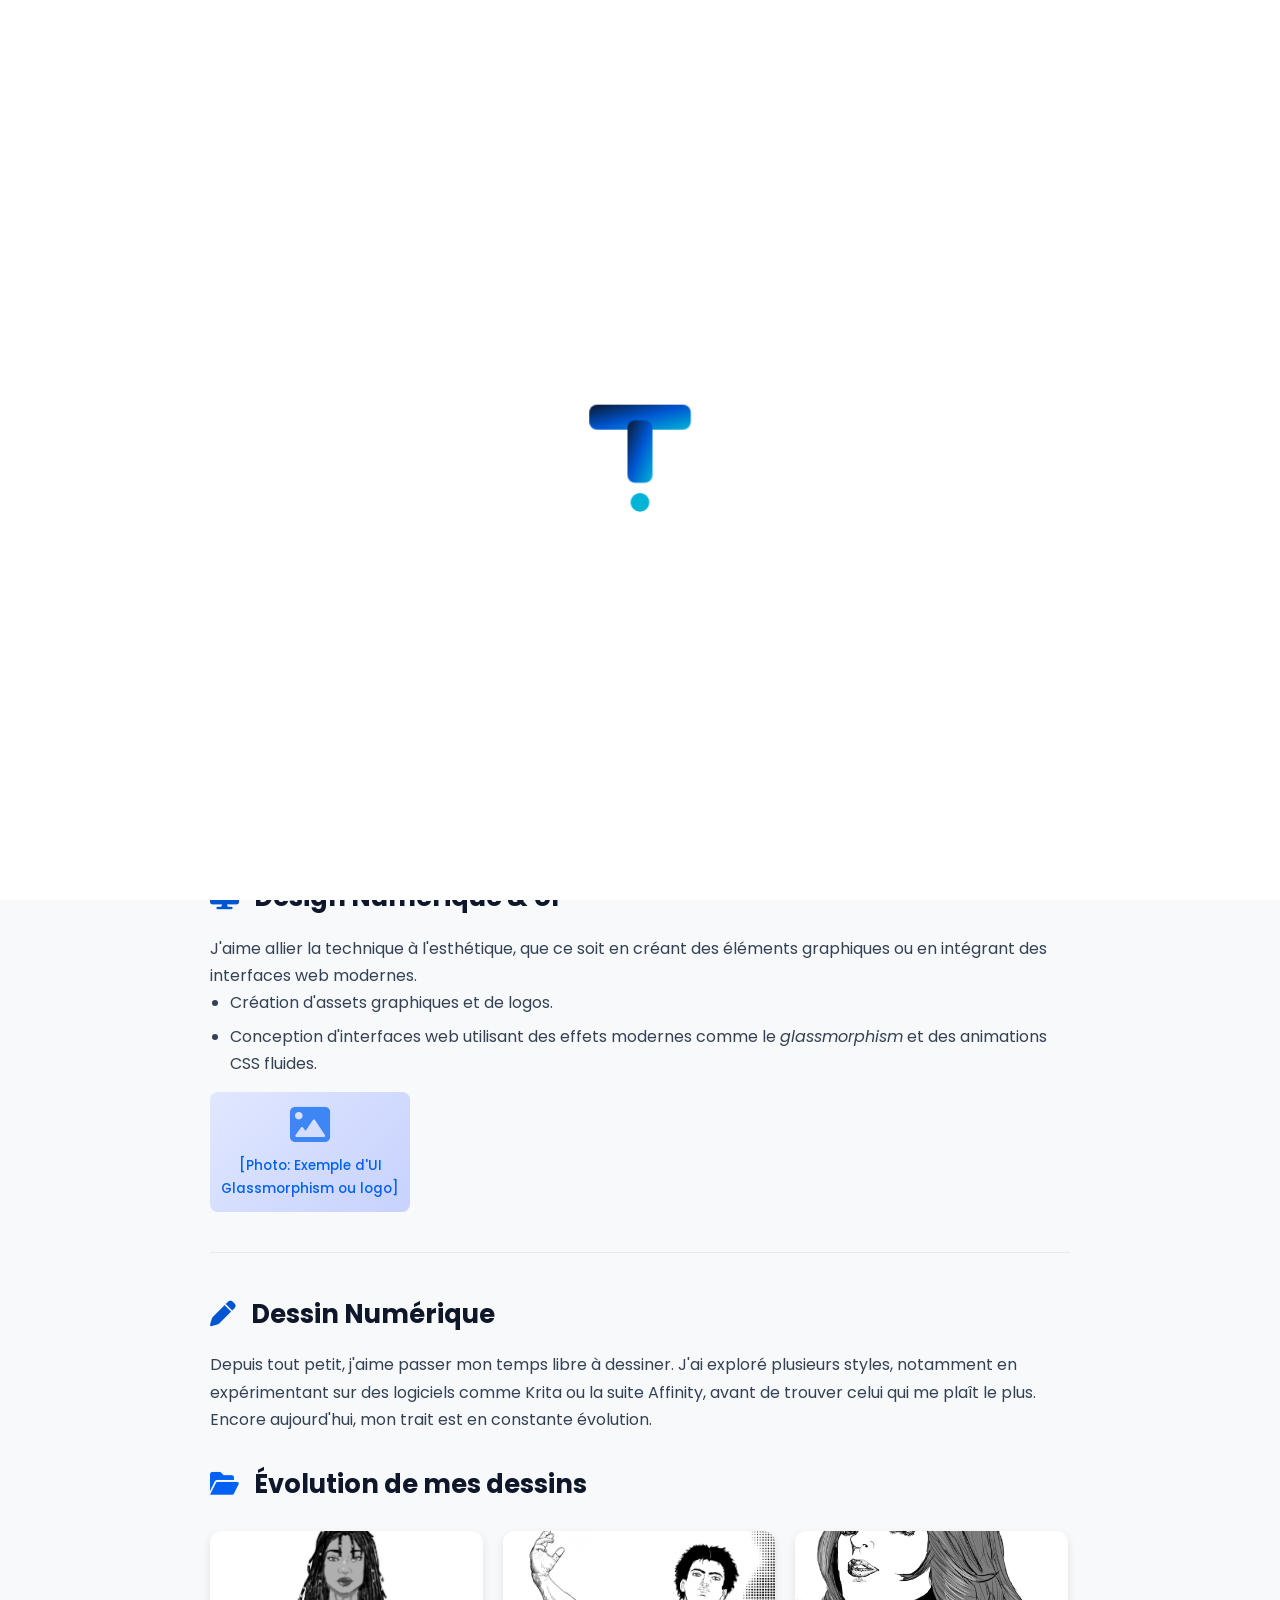
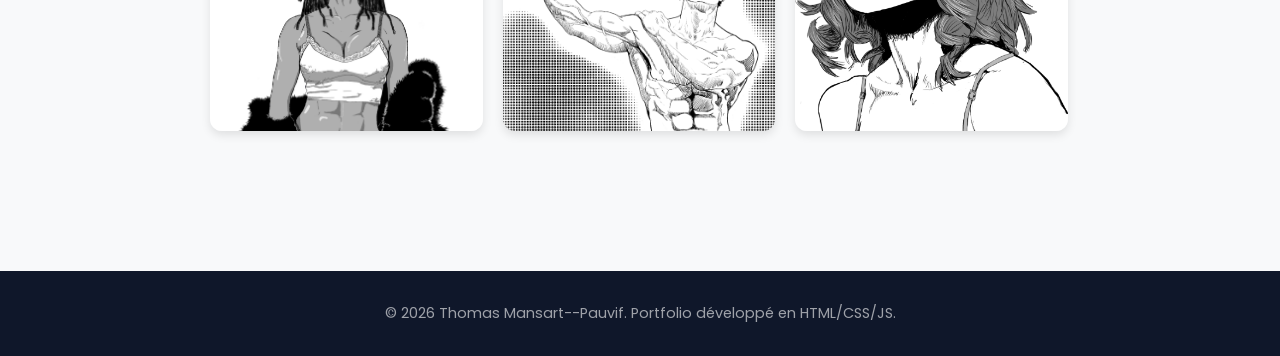
==== hobbies.html @ 49186a5f "Add files via upload" ====
<!DOCTYPE html>
<html lang="fr">
<head>
    <meta charset="UTF-8">
    <meta name="viewport" content="width=device-width, initial-scale=1.0">
    <title>Hobbies - Portfolio Thomas Mansart Pauvif</title>
    <link rel="icon" type="image/svg+xml" href="favicon.png">
    <link rel="stylesheet" href="style.css">
    <link href="https://fonts.googleapis.com/css2?family=Poppins:wght@300;400;500;600;700&display=swap" rel="stylesheet">
    <link rel="stylesheet" href="https://cdnjs.cloudflare.com/ajax/libs/font-awesome/6.0.0/css/all.min.css">
</head>
<body>

    <div id="preloader">
        <svg xmlns="http://www.w3.org/2000/svg" viewBox="0 0 512 512" id="loader-logo">
            <defs>
                <linearGradient id="techBlue" x1="0%" y1="0%" x2="100%" y2="100%">
                    <stop offset="0%" stop-color="#0A192F"/>
                    <stop offset="50%" stop-color="#0056D2"/>
                    <stop offset="100%" stop-color="#00B4D8"/>
                </linearGradient>
            </defs>
            <rect class="t-part t-horiz" x="126" y="140" width="260" height="64" rx="20" fill="url(#techBlue)"/>
            <rect class="t-part t-vert" x="224" y="180" width="64" height="160" rx="20" fill="url(#techBlue)"/>
            <circle class="t-part t-dot" cx="256" cy="390" r="24" fill="#00B4D8"/>
        </svg>
    </div>

    <header>
        <nav class="container-nav">
            <div class="logo">
                <img src="favicon.png" alt="Logo" style="height: 25px; vertical-align: middle; margin-right: 8px;">
                Thomas Mansart Pauvif<span class="dot">.</span>
            </div>
            <ul class="nav-links">
                <li><a href="index.html#accueil">Retour à l'accueil</a></li>
                <li><a href="index.html#competences" class="btn-nav">Mes autres compétences</a></li>
            </ul>
        </nav>
    </header>

    <section class="hero" style="min-height: 40vh; padding-top: 120px;">
        <div class="hero-content">
            <span class="subtitle fade-in-up">Parcours GEII - Tronc Commun</span>
            <h1 class="fade-in-up delay-1">Hobbbies & passions</h1>
            <p class="fade-in-up delay-2">Bienvenue dans mon univers</p>
        </div>
    </section>

    <section class="section bg-light">
        <div class="container sae-container">
    
            <article class="sae-part reveal-bottom">
                <h2 class="section-title-left"><i class="fas fa-gamepad" style="color: #0056D2;"></i> Stratégie & Jeux Vidéo</h2>
                <p>Je suis un grand amateur de jeux de stratégie et de rôle qui demandent de la gestion complexe et de la réflexion tactique.</p>
                <ul>
                    <li><strong>Warcraft 3: Reforged :</strong> Optimisation des "build orders" et micro-gestion en temps réel (faction Orc).</li>
                    <li><strong>Kenshi & Mount & Blade :</strong> Gestion de l'économie, recrutement de factions et survie dans des environnements bac-à-sable exigeants.</li>
                </ul>
                <div class="software-mini-gallery" style="margin-top: 15px;">
                    <div class="gallery-placeholder" style="width: 200px; height: 120px; border-radius: 8px;">
                        <i class="fas fa-image"></i><span>[Photo: Screenshot de ta base Kenshi ou Warcraft]</span>
                    </div>
                </div>
            </article>

            <hr class="sae-divider">

            <article class="sae-part reveal-bottom">
                <h2 class="section-title-left"><i class="fas fa-desktop" style="color: #0056D2;"></i> Design Numérique & UI</h2>
                <p>J'aime allier la technique à l'esthétique, que ce soit en créant des éléments graphiques ou en intégrant des interfaces web modernes.</p>
                <ul>
                    <li>Création d'assets graphiques et de logos.</li>
                    <li>Conception d'interfaces web utilisant des effets modernes comme le <em>glassmorphism</em> et des animations CSS fluides.</li>
                </ul>
                <div class="software-mini-gallery" style="margin-top: 15px;">
                    <div class="gallery-placeholder" style="width: 200px; height: 120px; border-radius: 8px;">
                        <i class="fas fa-image"></i><span>[Photo: Exemple d'UI Glassmorphism ou logo]</span>
                    </div>
                </div>
            </article>

            <hr class="sae-divider">

            <article class="sae-part reveal-bottom">
                <h2 class="section-title-left"><i class="fas fa-pen" style="color: #0056D2;"></i> Dessin Numérique</h2>
                <p>Depuis tout petit, j'aime passer mon temps libre à dessiner. J'ai exploré plusieurs styles, notamment en expérimentant sur des logiciels comme Krita ou la suite Affinity, avant de trouver celui qui me plaît le plus. Encore aujourd'hui, mon trait est en constante évolution.</p>
                
                <h2 class="section-title-left" style="margin-top: 30px;"><i class="fas fa-folder-open"></i> Évolution de mes dessins</h2>
                
                <div class="gallery-grid">
                    <div class="gallery-item" onclick="openModal('dessin 2 bis.png', 'Création originale - Travail ancien')">
                        <img src="dessin 2 bis.png" alt="Dessin ancien">
                        <div class="gallery-caption">
                            <span>Création originale - Travail ancien</span>
                        </div>
                    </div>

                    <div class="gallery-item" onclick="openModal('dessin 1.1.png', 'Création originale - Évolution du style')">
                        <img src="dessin 1.1.png" alt="Dessin intermédiaire">
                        <div class="gallery-caption">
                            <span>Création originale - Évolution du style</span>
                        </div>
                    </div>

                    <div class="gallery-item" onclick="openModal('dessin1.png', 'Création originale - Travail récent')">
                        <img src="dessin1.png" alt="Dessin récent">
                        <div class="gallery-caption">
                            <span>Création originale - Travail récent</span>
                        </div>
                    </div>
                </div>
            </article>

        </div>
    </section>
    <div id="imageModal" class="modal" onclick="closeModal()">
    <   span class="close-modal">&times;</span>
        <img class="modal-content" id="modalImg">
        <div id="modalCaption"></div>
    </div>
    <footer>
        <p>&copy; 2026 Thomas Mansart--Pauvif. Portfolio développé en HTML/CSS/JS.</p>
    </footer>

    <script src="script.js"></script>
</body>
</html>
---- style.css ----
/* --- Variables & Configuration --- */
:root {
    --primary-blue: #0061f2;
    --secondary-blue: #00a6ed;
    --dark-blue: #0f172a;
    --bg-light: #f8f9fa;
    --white: #ffffff;
    --text-main: #334155;
    --text-light: #64748b;
    --transition: all 0.4s cubic-bezier(0.165, 0.84, 0.44, 1);
    --shadow-sm: 0 4px 6px rgba(0, 97, 242, 0.1);
    --shadow-lg: 0 20px 40px rgba(0, 97, 242, 0.15);
}

* { margin: 0; padding: 0; box-sizing: border-box; }
html { scroll-behavior: smooth; }

body {
    font-family: 'Poppins', sans-serif;
    color: var(--text-main);
    background-color: var(--white);
    line-height: 1.7;
    overflow-x: hidden;
}

/* --- TRANSITION DE PAGE (pour toutes les pages sauf index.html) --- */
body.page-transition-in {
    animation: pageFadeIn 0.25s cubic-bezier(0.4, 0, 0.2, 1) forwards;
}
@keyframes pageFadeIn {
    from { opacity: 0; transform: translateY(10px); }
    to   { opacity: 1; transform: translateY(0); }
}

body.page-transition-out {
    animation: pageFadeOut 0.15s cubic-bezier(0.4, 0, 1, 1) forwards;
}
@keyframes pageFadeOut {
    from { opacity: 1; transform: scale(1); }
    to   { opacity: 0; transform: scale(0.98); }
}

a { text-decoration: none; color: inherit; }
ul { list-style: none; }

/* --- Header --- */
header {
    background: rgba(255, 255, 255, 0.95);
    backdrop-filter: blur(10px);
    position: fixed; width: 100%; top: 0; z-index: 1000;
    border-bottom: 1px solid rgba(0,0,0,0.05);
}
.container-nav {
    display: flex; justify-content: space-between; align-items: center;
    height: 80px; max-width: 1200px; margin: 0 auto; padding: 0 20px;
}
.logo { font-weight: 700; font-size: 1.6rem; color: var(--dark-blue); }
.dot { color: var(--primary-blue); }

.nav-links { display: flex; gap: 30px; align-items: center; }
.nav-links a {
    font-weight: 500; font-size: 0.95rem; color: var(--text-main);
    position: relative;
}
.nav-links a::after {
    content: ''; position: absolute; width: 0; height: 2px;
    bottom: -5px; left: 0; background-color: var(--primary-blue);
    transition: var(--transition);
}
.nav-links a:hover::after { width: 100%; }
.btn-nav {
    background: var(--primary-blue); color: var(--white) !important;
    padding: 10px 25px; border-radius: 50px; box-shadow: var(--shadow-sm);
}
.btn-nav:hover { transform: translateY(-2px); box-shadow: var(--shadow-lg); }
.btn-nav::after { display: none; }

/* Burger menu mobile */
.burger { display: none; flex-direction: column; gap: 5px; cursor: pointer; }
.burger div { width: 25px; height: 3px; background: var(--dark-blue); border-radius: 2px; transition: var(--transition); }

/* --- HERO SECTION --- */
.hero {
    min-height: 100vh;
    display: flex; flex-direction: column; justify-content: center; align-items: center; text-align: center;
    background: linear-gradient(135deg, #0f172a 0%, #1e3a8a 100%);
    position: relative; color: var(--white); padding: 0 20px;
    overflow: hidden;
}

.hero::before {
    content: ''; position: absolute; width: 200%; height: 200%;
    background: radial-gradient(circle, rgba(255,255,255,0.05) 10%, transparent 10%);
    background-size: 50px 50px;
    animation: moveBackground 60s linear infinite;
    pointer-events: none;
}
@keyframes moveBackground { 0% { transform: translate(0,0); } 100% { transform: translate(-50px, -50px); } }

.hero-content { z-index: 2; max-width: 800px; }
.subtitle {
    display: inline-block; background: rgba(255,255,255,0.1);
    padding: 8px 16px; border-radius: 50px; font-size: 0.9rem;
    margin-bottom: 20px; letter-spacing: 1px; text-transform: uppercase;
}
.hero h1 {
    font-size: 3.5rem; line-height: 1.2; margin-bottom: 20px; font-weight: 700;
}
.hero p { font-size: 1.2rem; margin-bottom: 40px; color: rgba(255,255,255,0.8); }

.hero-buttons { display: flex; gap: 20px; justify-content: center; flex-wrap: wrap; }
.btn-primary {
    background: var(--primary-blue); color: var(--white);
    padding: 15px 35px; border-radius: 50px; font-weight: 600;
    transition: var(--transition); border: 2px solid var(--primary-blue);
}
.btn-primary:hover { background: transparent; }
.btn-outline-white {
    background: transparent; color: var(--white);
    padding: 15px 35px; border-radius: 50px; font-weight: 600;
    transition: var(--transition); border: 2px solid rgba(255,255,255,0.3);
}
.btn-outline-white:hover { background: var(--white); color: var(--dark-blue); border-color: var(--white); }

.scroll-down {
    position: absolute; bottom: 30px; animation: bounce 2s infinite; opacity: 0.7;
}
@keyframes bounce { 0%, 20%, 50%, 80%, 100% {transform: translateY(0);} 40% {transform: translateY(-10px);} 60% {transform: translateY(-5px);} }

/* --- ANIMATIONS GÉNÉRALES --- */
.fade-in-up { opacity: 0; transform: translateY(30px); animation: fadeInUp 0.8s forwards; }
.delay-1 { animation-delay: 0.2s; }
.delay-2 { animation-delay: 0.4s; }
.delay-3 { animation-delay: 0.6s; }
@keyframes fadeInUp { to { opacity: 1; transform: translateY(0); } }

.reveal-bottom, .reveal-left, .reveal-right {
    opacity: 0; transition: 1s cubic-bezier(0.5, 0, 0, 1);
}
.reveal-bottom { transform: translateY(50px); }
.reveal-left { transform: translateX(-50px); }
.reveal-right { transform: translateX(50px); }
.active.reveal-bottom { opacity: 1; transform: translateY(0); }
.active.reveal-left  { opacity: 1; transform: translateX(0); }
.active.reveal-right { opacity: 1; transform: translateX(0); }

/* --- SECTIONS STANDARDS --- */
.section { padding: 100px 0; }
.container { max-width: 1200px; margin: 0 auto; padding: 0 20px; }
.bg-light { background-color: var(--bg-light); }
.section-title {
    text-align: center; font-size: 2.2rem; color: var(--dark-blue);
    margin-bottom: 70px; font-weight: 700;
}
.section-title::after {
    content: ''; display: block; width: 60px; height: 4px;
    background: var(--primary-blue); margin: 15px auto 0; border-radius: 2px;
}
.section-title-left {
    font-size: 1.6rem; color: var(--dark-blue); font-weight: 700;
    margin-bottom: 15px;
}
.section-title-left i { color: var(--primary-blue); margin-right: 10px; }

/* --- À PROPOS --- */
.about-container {
    display: flex;
    align-items: center;
    gap: 60px;
}
.about-image {
    position: relative;
    flex: 0 0 350px;
}
.about-image > img {
    width: 100%;
    height: auto;
    border-radius: 20px;
    box-shadow: 0 10px 30px rgba(0, 0, 0, 0.08);
}

/* Badge IUT GEII */
.experience-badge {
    position: absolute;
    bottom: -20px;
    right: -20px;
    width: 150px;
    height: 150px;
    background-color: #ffffff;
    border-radius: 20px;
    /* Ombre bleue cohérente avec le thème */
    box-shadow: 0 10px 30px rgba(0, 97, 242, 0.35);
    display: flex;
    justify-content: center;
    align-items: center;
    overflow: hidden;
}
.badge-logo {
    position: absolute;
    width: 80%;
    height: auto;
    transition: all 0.4s ease;
}
.badge-text {
    text-align: center;
    opacity: 0;
    transition: opacity 0.4s ease;
    z-index: 2;
    color: #0b183b;
    font-weight: bold;
}
.badge-text span {
    font-size: 2.5rem;
    color: var(--secondary-blue);
    display: block;
    line-height: 1;
}
.badge-text p { font-size: 0.75rem; color: rgba(59, 136, 199, 0.8); margin-top: 4px; }
.experience-badge:hover .badge-logo { opacity: 0; transform: scale(0.8); }
.experience-badge:hover .badge-text { opacity: 1; }

.about-text { flex: 1; }
.lead-text { font-size: 1.1rem; color: var(--primary-blue); font-weight: 500; margin-bottom: 20px; }
.about-text p { margin-bottom: 12px; }
.btn-download {
    display: inline-flex; align-items: center; gap: 10px; margin-top: 20px;
    color: var(--dark-blue); font-weight: 600;
    border-bottom: 2px solid var(--primary-blue); padding-bottom: 5px;
    transition: var(--transition);
}
.btn-download:hover { color: var(--primary-blue); gap: 15px; }

/* --- COMPÉTENCES --- */
.skills-grid {
    display: grid; grid-template-columns: repeat(auto-fit, minmax(250px, 1fr)); gap: 30px;
}
.skill-card {
    background: var(--white); padding: 40px 30px; border-radius: 20px;
    box-shadow: 0 10px 30px rgba(0,0,0,0.05); text-align: center;
    transition: var(--transition); border: 1px solid rgba(0,0,0,0.03);
    /* Important pour que les liens ne soient pas soulignés */
    color: var(--text-main);
    display: block;
}
.skill-card h3 { color: var(--dark-blue); margin-bottom: 10px; }
.skill-card:hover { transform: translateY(-10px); box-shadow: var(--shadow-lg); border-color: var(--primary-blue); }
.icon-box {
    width: 70px; height: 70px; background: rgba(0, 97, 242, 0.1); color: var(--primary-blue);
    border-radius: 50%; display: flex; align-items: center; justify-content: center;
    font-size: 1.8rem; margin: 0 auto 20px; transition: var(--transition);
}
.skill-card:hover .icon-box { background: var(--primary-blue); color: var(--white); transform: rotateY(360deg); }
/* Fix : les liens dans la grille de compétences */
.clickable-card { text-decoration: none; }

/* --- PROJETS --- */
.projects-grid {
    display: grid; grid-template-columns: repeat(auto-fit, minmax(320px, 1fr)); gap: 40px;
}
.project-card {
    background: var(--white); border-radius: 20px; overflow: hidden;
    box-shadow: 0 10px 30px rgba(0,0,0,0.05); transition: var(--transition);
    display: flex; flex-direction: column; height: 100%;
    color: var(--text-main);
}
.project-card:hover { transform: translateY(-10px); box-shadow: var(--shadow-lg); }
.card-image-wrapper {
    height: 220px; background: #e0e7ff; position: relative;
    display: flex; align-items: center; justify-content: center; font-size: 4rem; overflow: hidden;
}
.card-image-wrapper img {
    width: 100%; height: 100%; object-fit: cover;
    transition: transform 0.5s ease;
}
.project-card:hover .card-image-wrapper img { transform: scale(1.05); }
.card-image { font-size: 4rem; }

.overlay {
    position: absolute; top: 0; left: 0; width: 100%; height: 100%;
    background: rgba(0, 97, 242, 0.8); display: flex; align-items: center; justify-content: center;
    opacity: 0; transition: var(--transition);
}
.project-card:hover .overlay { opacity: 1; }
.view-btn {
    color: var(--white); font-weight: 600; border: 2px solid var(--white);
    padding: 10px 20px; border-radius: 30px; transform: translateY(20px); transition: var(--transition);
}
.project-card:hover .view-btn { transform: translateY(0); }

.card-content { padding: 30px; }
.tag-list { display: flex; gap: 10px; margin-bottom: 15px; flex-wrap: wrap; }
.tag {
    font-size: 0.75rem; font-weight: 700; color: var(--primary-blue);
    background: rgba(0, 97, 242, 0.1); padding: 5px 12px; border-radius: 20px;
}
.card-content h3 { font-size: 1.4rem; margin-bottom: 10px; color: var(--dark-blue); }

/* --- Sous-titre de section --- */
.subtitle-section {
    color: var(--text-light); margin-bottom: 50px; font-size: 1.05rem;
}
.text-center { text-align: center; }

/* --- CONTACT SECTION --- */
.contact-section {
    background-color: var(--bg-light);
    padding: 120px 20px 80px;
    display: flex;
    justify-content: center;
    align-items: center;
    min-height: 100vh;
}
.contact-container {
    background: var(--white);
    border: 1px solid rgba(0,0,0,0.05);
    padding: 50px;
    border-radius: 20px;
    max-width: 640px;
    width: 100%;
    box-shadow: 0 10px 30px rgba(0,0,0,0.06);
}
.contact-title {
    text-align: center;
    font-size: 2.2rem;
    margin-bottom: 10px;
    color: var(--dark-blue);
    font-weight: 700;
}
.contact-title::after {
    content: ''; display: block; width: 50px; height: 4px;
    background: var(--primary-blue); margin: 12px auto 0; border-radius: 2px;
}
.contact-subtitle {
    text-align: center;
    margin-bottom: 35px;
    font-size: 1rem;
    color: var(--text-light);
}
.contact-form { display: flex; flex-direction: column; gap: 20px; }
.form-group { display: flex; flex-direction: column; gap: 8px; }
.form-label { font-weight: 600; font-size: 0.95rem; color: var(--dark-blue); }
.form-control {
    background: var(--bg-light);
    border: 1px solid #e2e8f0;
    padding: 12px 15px;
    border-radius: 10px;
    color: var(--text-main);
    font-size: 1rem;
    outline: none;
    transition: var(--transition);
    font-family: inherit;
}
.form-control::placeholder { color: #94a3b8; }
.form-control:focus {
    background: var(--white);
    border-color: var(--primary-blue);
    box-shadow: 0 0 0 3px rgba(0, 97, 242, 0.15);
}
.btn-submit {
    background: var(--primary-blue);
    color: var(--white);
    border: none;
    padding: 15px;
    border-radius: 50px;
    font-size: 1.1rem;
    font-weight: 600;
    cursor: pointer;
    transition: var(--transition);
    margin-top: 10px;
    box-shadow: var(--shadow-sm);
    font-family: inherit;
}
.btn-submit:hover {
    transform: translateY(-3px);
    box-shadow: var(--shadow-lg);
    background: #0052cc;
}

/* --- PRELOADER (uniquement index.html) --- */
#preloader {
    position: fixed;
    top: 0; left: 0;
    width: 100vw; height: 100vh;
    background-color: #ffffff;
    display: flex;
    justify-content: center;
    align-items: center;
    z-index: 999999;
    transition: opacity 0.6s ease-out, visibility 0.6s ease-out;
}
#loader-logo {
    width: 200px;
    height: auto;
}
.t-part { opacity: 0; transform-box: fill-box; transform-origin: center; }
.t-horiz { animation: slideDown 0.5s ease-out 0.2s forwards; }
.t-vert  { animation: slideDown 0.5s ease-out 0.6s forwards; }
.t-dot   { animation: popIn 0.5s cubic-bezier(0.175, 0.885, 0.32, 1.275) 1s forwards; }
@keyframes slideDown {
    0%   { opacity: 0; transform: translateY(-30px); }
    100% { opacity: 1; transform: translateY(0); }
}
@keyframes popIn {
    0%   { opacity: 0; transform: scale(0); }
    100% { opacity: 1; transform: scale(1); }
}
.preloader-hidden { opacity: 0 !important; visibility: hidden !important; }

/* --- PAGES SAE & SOUS-PAGES --- */
.sae-container { max-width: 900px; margin: 0 auto; }
.sae-part { margin-bottom: 40px; }
.sae-part h2 i { color: var(--primary-blue); margin-right: 10px; }
.sae-part ul { margin-left: 20px; margin-bottom: 15px; list-style: disc; }
.sae-part ul li { margin-bottom: 6px; }
.sae-divider {
    border: 0; height: 1px; background: #e0e7ff; margin: 40px 0;
}
.sae-hero {
    min-height: 40vh; padding-top: 120px; padding-bottom: 60px;
    display: flex; align-items: center; justify-content: center;
}

/* --- PHOTOTHÈQUE --- */
.gallery-grid {
    display: flex; flex-wrap: wrap; gap: 20px; margin-top: 25px;
}
.gallery-item {
    position: relative;
    width: calc(33.333% - 14px);
    min-width: 220px;
    height: 200px;
    border-radius: 12px;
    overflow: hidden;
    cursor: pointer;
    box-shadow: 0 4px 10px rgba(0,0,0,0.1);
    transition: box-shadow 0.3s ease;
}
.gallery-item:hover { box-shadow: 0 8px 20px rgba(0,97,242,0.2); }
.gallery-item img {
    width: 100%; height: 100%; object-fit: cover;
    transition: transform 0.4s ease;
}
/* Placeholder quand l'image n'est pas encore là */
.gallery-placeholder {
    width: 100%; height: 100%;
    background: linear-gradient(135deg, #e0e7ff 0%, #c7d2fe 100%);
    display: flex; flex-direction: column; align-items: center; justify-content: center;
    color: var(--primary-blue); gap: 10px;
}
.gallery-placeholder i { font-size: 2.5rem; opacity: 0.7; }
.gallery-placeholder span { font-size: 0.85rem; font-weight: 500; text-align: center; padding: 0 10px; }

.gallery-caption {
    position: absolute; top: 0; left: 0; width: 100%; height: 100%;
    background: rgba(10, 25, 47, 0.85);
    color: #ffffff;
    display: flex; align-items: center; justify-content: center;
    text-align: center; padding: 20px;
    opacity: 0; transition: opacity 0.4s ease;
}
.gallery-caption span {
    font-weight: 500; font-size: 0.95rem;
    transform: translateY(20px); transition: transform 0.4s ease;
}
.gallery-item:hover img { transform: scale(1.08); }
.gallery-item:hover .gallery-caption { opacity: 1; }
.gallery-item:hover .gallery-caption span { transform: translateY(0); }

/* --- MODAL (vue agrandie photo) --- */
.modal {
    display: none; position: fixed;
    z-index: 9999; left: 0; top: 0; width: 100%; height: 100%;
    background-color: rgba(0, 0, 0, 0.9);
    backdrop-filter: blur(5px);
    padding-top: 60px;
}
.modal-content {
    margin: auto; display: block;
    max-width: 80%; max-height: 75vh;
    border-radius: 10px;
    box-shadow: 0 0 30px rgba(0,97,242,0.3);
    animation: zoomIn 0.3s ease;
}
#modalCaption {
    margin: auto; display: block; width: 80%; max-width: 700px;
    text-align: center; color: #ccc; padding: 20px 0; font-size: 1rem;
}
.close-modal {
    position: absolute; top: 20px; right: 40px;
    color: #fff; font-size: 45px; font-weight: bold; cursor: pointer;
    transition: color 0.3s;
}
.close-modal:hover { color: var(--primary-blue); }
@keyframes zoomIn {
    from { transform: scale(0.9); opacity: 0; }
    to   { transform: scale(1); opacity: 1; }
}

/* --- CARTES LOGICIELS --- */
.software-card {
    background-color: var(--white);
    border-radius: 16px;
    padding: 30px;
    margin-bottom: 30px;
    box-shadow: 0 5px 20px rgba(0,0,0,0.06);
    border: 1px solid #e2e8f0;
    transition: var(--transition);
}
.software-card:hover { box-shadow: var(--shadow-lg); transform: translateY(-4px); }

.software-header {
    display: flex; justify-content: space-between; align-items: center;
    margin-bottom: 15px;
}
.software-header h3 { color: var(--dark-blue); font-size: 1.25rem; margin: 0; }
.software-header h3 i { color: var(--primary-blue); margin-right: 10px; }
.software-percent { font-weight: 700; font-size: 1.2rem; color: var(--primary-blue); }

.slider-container {
    margin-bottom: 20px;
    background: var(--bg-light);
    padding: 14px;
    border-radius: 10px;
}
.software-slider {
    -webkit-appearance: none;
    width: 100%; height: 10px;
    border-radius: 5px;
    background: #e2e8f0;
    outline: none;
    cursor: default;
    margin-bottom: 8px;
}
.software-slider::-webkit-slider-thumb {
    -webkit-appearance: none; appearance: none;
    width: 22px; height: 22px; border-radius: 50%;
    background: #ffffff; border: 3px solid var(--primary-blue);
    cursor: default;
    box-shadow: 0 2px 5px rgba(0,0,0,0.15);
}
.software-slider:disabled { opacity: 1; cursor: default; }
.software-slider:disabled::-webkit-slider-thumb { cursor: default; }
.software-label { font-weight: 600; font-size: 0.9rem; margin: 0; transition: color 0.3s; }

.software-body { display: flex; gap: 25px; align-items: flex-start; }
.software-text { flex: 2; color: #4a5568; line-height: 1.7; }
.software-mini-gallery { flex: 1; display: flex; gap: 10px; flex-wrap: wrap; }
.software-mini-gallery img {
    width: calc(50% - 5px); height: 100px;
    object-fit: cover; border-radius: 8px;
    cursor: pointer; transition: transform 0.3s;
    box-shadow: 0 2px 8px rgba(0,0,0,0.1);
}
.software-mini-gallery img:hover { transform: scale(1.06); }

/* --- BOUTONS DOSSIERS --- */
.dossier-bouton {
    display: flex; gap: 15px; margin-top: 25px; flex-wrap: wrap;
}
.btn-dossier {
    display: inline-block;
    background-color: var(--primary-blue);
    color: #ffffff;
    padding: 10px 28px;
    border-radius: 30px;
    text-decoration: none;
    font-weight: 600;
    transition: all 0.3s ease;
    box-shadow: 0 4px 10px rgba(0, 86, 210, 0.2);
}
.btn-dossier:hover {
    background-color: #0052cc;
    transform: translateY(-3px);
    box-shadow: 0 6px 15px rgba(0, 86, 210, 0.35);
}

/* --- FOOTER --- */
footer {
    background: var(--dark-blue);
    color: rgba(255,255,255,0.6);
    text-align: center;
    padding: 30px 20px;
    font-size: 0.9rem;
}

/* --- RESPONSIVE --- */
@media (max-width: 900px) {
    .hero h1 { font-size: 2.5rem; }
    .about-container { flex-direction: column; text-align: center; gap: 40px; }
    .about-image { flex: none; width: 280px; }
    .about-text { text-align: left; }
    .section-title-left { text-align: center; }
    .skills-grid, .projects-grid { grid-template-columns: 1fr; }
    .contact-container { padding: 30px 20px; }
    .nav-links { display: none; }
    .nav-links.open {
        display: flex; flex-direction: column;
        position: absolute; top: 80px; left: 0; right: 0;
        background: rgba(255,255,255,0.98);
        padding: 20px; gap: 15px;
        box-shadow: 0 10px 30px rgba(0,0,0,0.1);
    }
    .burger { display: flex; }
}

@media (max-width: 768px) {
    .gallery-item { width: 100%; }
    .modal-content { max-width: 95%; }
    .software-body { flex-direction: column; }
    .software-mini-gallery { width: 100%; }
    .software-mini-gallery img { height: 120px; }
}

@media (max-width: 480px) {
    .hero h1 { font-size: 2rem; }
    .hero-buttons { flex-direction: column; align-items: center; }
}
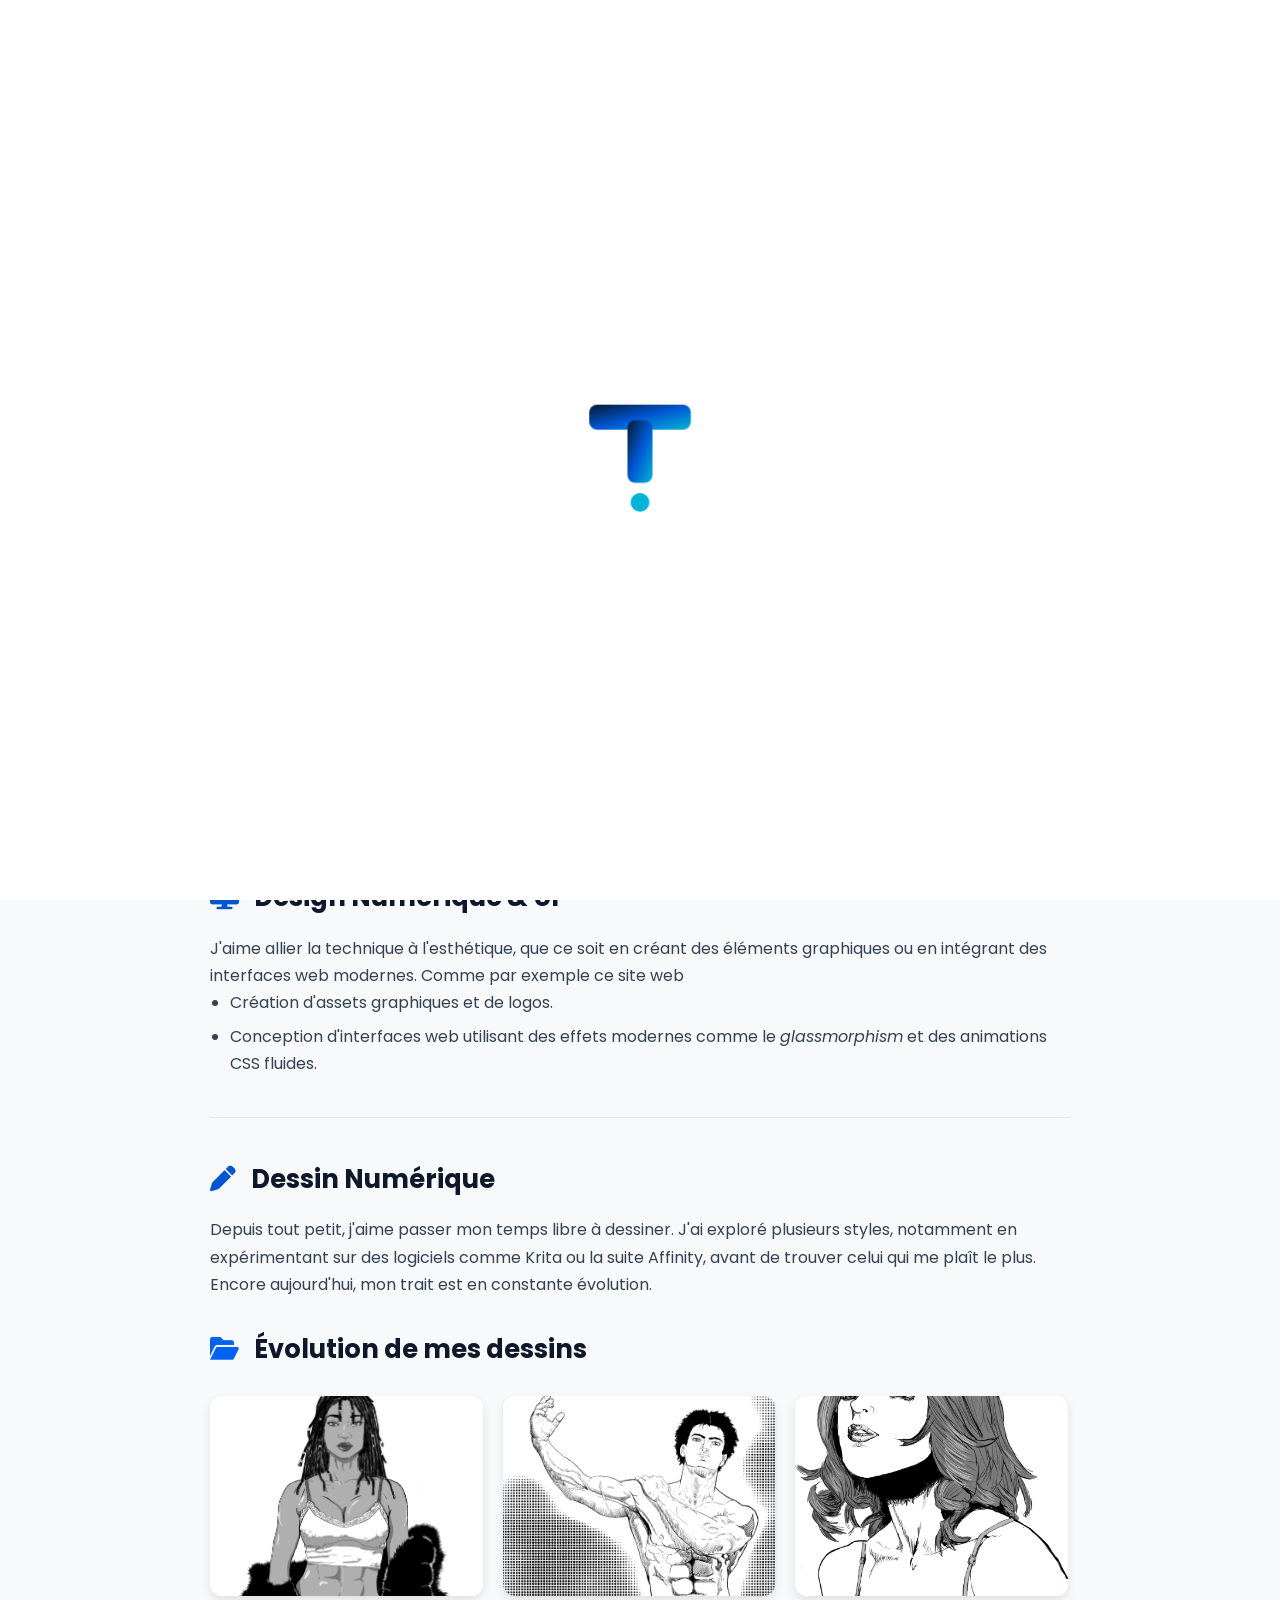
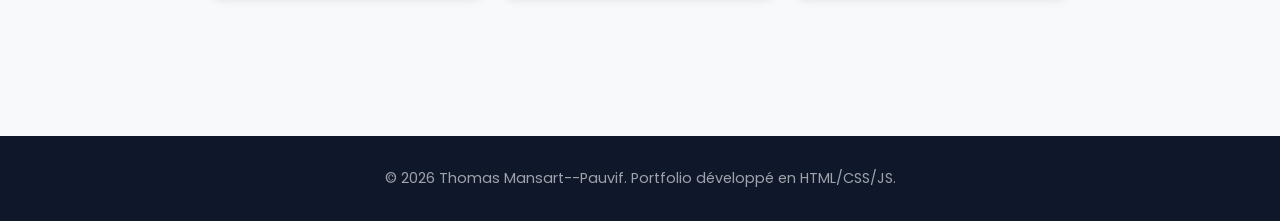
==== commit e3c38a40: "Update hobbies.html" ====
--- a/hobbies.html
+++ b/hobbies.html
@@ -59,7 +59,7 @@
                 </ul>
                 <div class="software-mini-gallery" style="margin-top: 15px;">
                     <div class="gallery-placeholder" style="width: 200px; height: 120px; border-radius: 8px;">
-                        <i class="fas fa-image"></i><span>[Photo: Screenshot de ta base Kenshi ou Warcraft]</span>
+                         <img src="kenshi.png" alt="ma base" onclick="openModal('kenshi.png', 'création de base fonctionnelle sur kenshi')">
                     </div>
                 </div>
             </article>
@@ -68,16 +68,11 @@
 
             <article class="sae-part reveal-bottom">
                 <h2 class="section-title-left"><i class="fas fa-desktop" style="color: #0056D2;"></i> Design Numérique & UI</h2>
-                <p>J'aime allier la technique à l'esthétique, que ce soit en créant des éléments graphiques ou en intégrant des interfaces web modernes.</p>
+                <p>J'aime allier la technique à l'esthétique, que ce soit en créant des éléments graphiques ou en intégrant des interfaces web modernes. Comme par exemple ce site web</p>
                 <ul>
                     <li>Création d'assets graphiques et de logos.</li>
                     <li>Conception d'interfaces web utilisant des effets modernes comme le <em>glassmorphism</em> et des animations CSS fluides.</li>
                 </ul>
-                <div class="software-mini-gallery" style="margin-top: 15px;">
-                    <div class="gallery-placeholder" style="width: 200px; height: 120px; border-radius: 8px;">
-                        <i class="fas fa-image"></i><span>[Photo: Exemple d'UI Glassmorphism ou logo]</span>
-                    </div>
-                </div>
             </article>
 
             <hr class="sae-divider">
@@ -125,4 +120,4 @@
 
     <script src="script.js"></script>
 </body>
-</html>+</html>
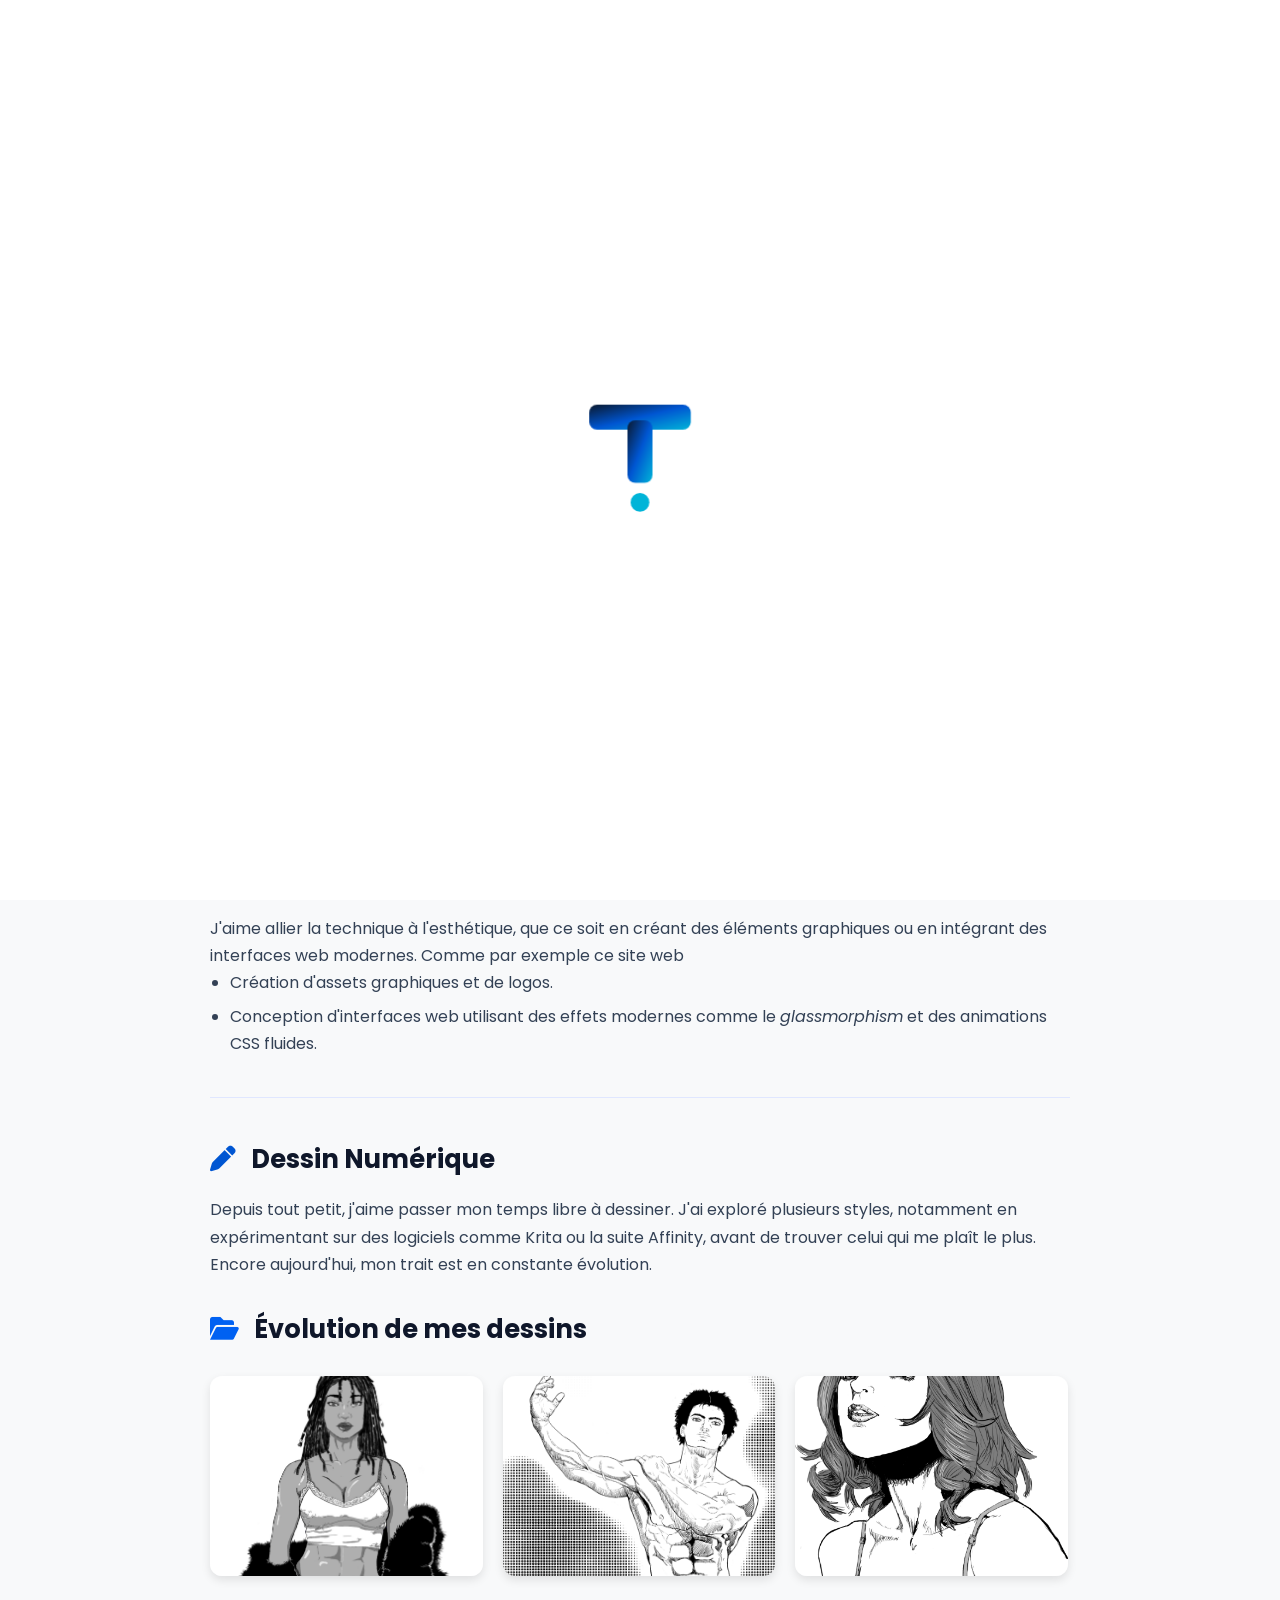
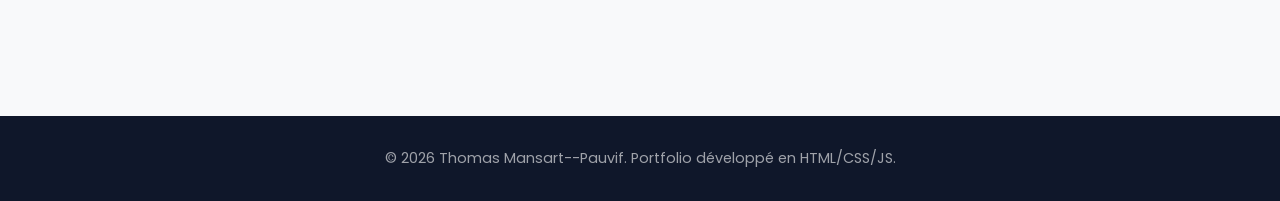
==== commit b57a6c7d: "Update hobbies.html" ====
--- a/hobbies.html
+++ b/hobbies.html
@@ -58,9 +58,7 @@
                     <li><strong>Kenshi & Mount & Blade :</strong> Gestion de l'économie, recrutement de factions et survie dans des environnements bac-à-sable exigeants.</li>
                 </ul>
                 <div class="software-mini-gallery" style="margin-top: 15px;">
-                    <div class="gallery-placeholder" style="width: 200px; height: 120px; border-radius: 8px;">
                          <img src="kenshi.png" alt="ma base" onclick="openModal('kenshi.png', 'création de base fonctionnelle sur kenshi')">
-                    </div>
                 </div>
             </article>
 
